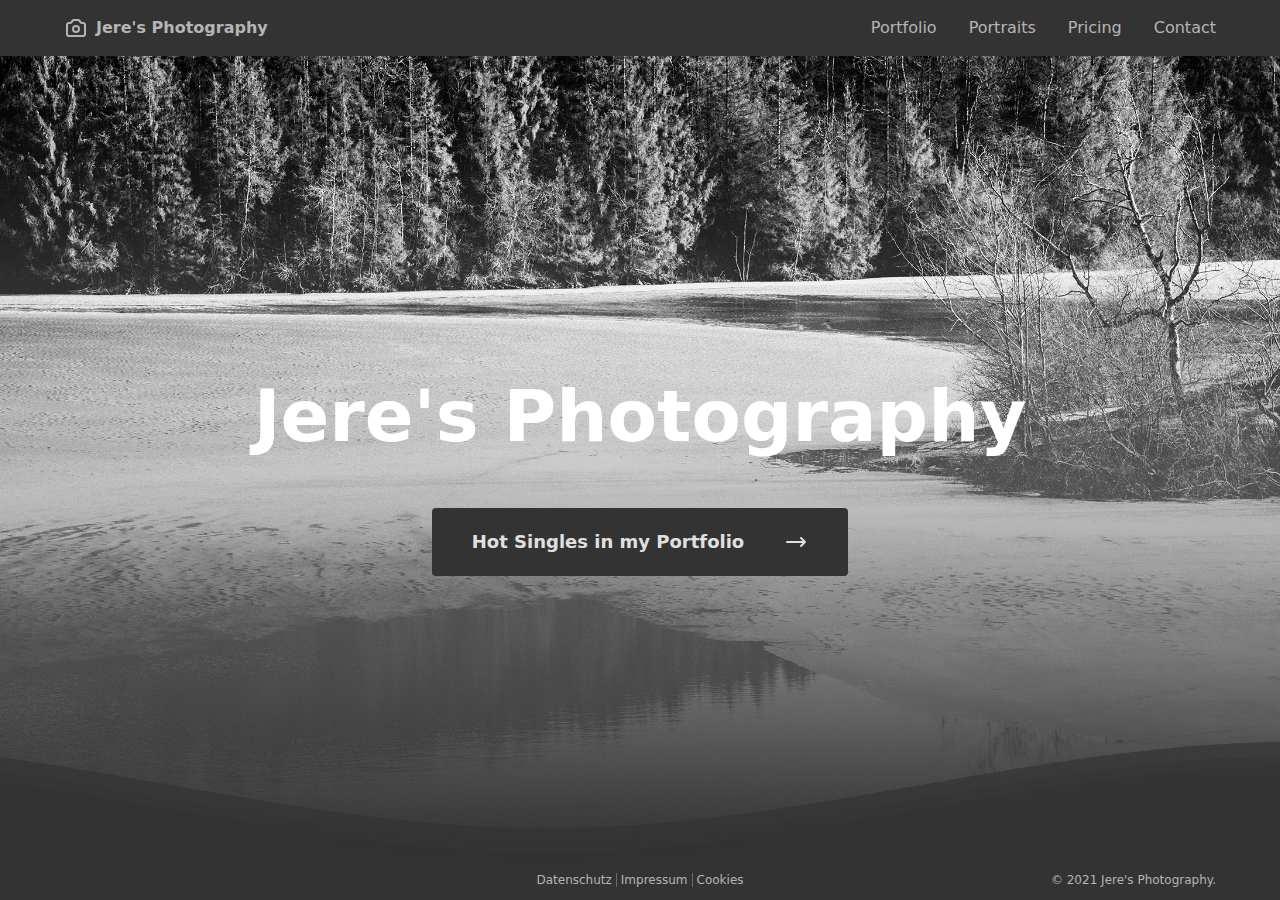
==== index.html @ ae3328b0 "first" ====
<html lang="en">

<head>
  <!-- Required meta tags / Let browser know website is optimized for mobile-->
  <meta charset="UTF-8">
  <meta http-equiv="X-UA-Compatible" content="IE=edge">
  <meta name="viewport" content="width=device-width, initial-scale=1.0">
  <title>Jere's Photography</title>
  <!-- resources -->
  <link rel="stylesheet" href="https://pro.fontawesome.com/releases/v5.10.0/css/all.css"
    integrity="sha384-AYmEC3Yw5cVb3ZcuHtOA93w35dYTsvhLPVnYs9eStHfGJvOvKxVfELGroGkvsg+p" crossorigin="anonymous" />
  <script type="module" crossorigin src="/assets/main.fbeab92e.js"></script>
  <link rel="modulepreload" href="/assets/hamburger.0f3e8984.js">
  <link rel="stylesheet" href="/assets/hamburger.51cdb56d.css">
</head>


<!--hero landing page-->

<body>
  <!--Navbar-->
  <nav id="nav" class="navbar bg-brand-dark">
    <div class="max-w-sm md:max-w-xl  lg:max-w-4xl xl:max-w-6xl mx-auto text-brand-mid">
      <div class="flex justify-between h-14">
        <!--logo-->
        <div class="z-10 flex items-center">
          <a href="/" class="flex space-x-2 hover:text-brand-light  transition ease-in duration-150">
            <svg class="h-6 w-6 text-color accentcolor" xmlns="http://www.w3.org/2000/svg" fill="none"
              viewBox="0 0 24 24" stroke="currentColor">
              <path strokeLinecap="round" strokeLinejoin="round" stroke-Width="2"
                d="M3 9a2 2 0 012-2h.93a2 2 0 001.664-.89l.812-1.22A2 2 0 0110.07 4h3.86a2 2 0 011.664.89l.812 1.22A2 2 0 0018.07 7H19a2 2 0 012 2v9a2 2 0 01-2 2H5a2 2 0 01-2-2V9z" />
              <path strokeLinecap="round" strokeLinejoin="round" stroke-Width="2"
                d="M15 13a3 3 0 11-6 0 3 3 0 016 0z" />
            </svg>
            <span class="font-bold">Jere's Photography</span>
          </a>
        </div>
        <!--primarynav-->
        <div class="hidden md:flex items-center space-x-8">
          <div class="flex  hover:text-brand-light transition ease-in duration-150"><a
              href="../html/Portfolio.html">Portfolio</a>
          </div>
          <div class="flex  hover:text-brand-light transition ease-in duration-150"><a
              href="../html/Portraits.html">Portraits</a></div>
          <div class="flex hover:text-brand-light transition ease-in duration-150"><a
              href="../html/Pricing.html">Pricing</a></div>
          <div class="flex hover:text-brand-light transition ease-in duration-150">
            <a href="../html/Contact.html">Contact</a>
          </div>
        </div>
        <!-- mobile hamburger button-->
        <div onclick="toggleBurger()" class="flex items-center md:hidden">
          <div id="hamburger" class="burger burger-arrow burger-up" style="font-size:8px">
            <div class="burger-lines"></div>
          </div>
        </div>
      </div>
    </div>
  </nav>
  <!-- Mobile Menu Fullscreen Overlay  -->
  <div id="overlayNav" style="height:0vh" class="overlay md:hidden">

    <div class="overlay-content ">
      <div
        class="block py-4 px-4 text-2xl font-bold  text-brand-mid hover:text-brand-light  transition ease-in duration-150">
        <a href="../html/Portfolio.html">Portfolio</a>
      </div>
      <div
        class="block py-4 px-4 text-2xl font-bold   text-brand-mid hover:text-brand-light  transition ease-in duration-150">
        <a href="../html/Portraits.html">Portraits</a>
      </div>
      <div
        class="block py-4 px-4 text-2xl font-bold   text-brand-mid hover:text-brand-light  transition ease-in duration-150">
        <a href="../html/Pricing.html">Pricing</a>
      </div>
      <div
        class="block py-4 px-4 text-2xl font-bold text-brand-mid hover:text-brand-light transition ease-in duration-150">
        <a href="../html/Contact.html">Contact</a>
      </div>
    </div>
  </div>




  <!--Main Section / Hero Content -->
  <section class="hero">
    <div class="hero-content">
      <h1 class="text-4xl sm:text-5xl md:text-6xl lg:text-7xl text-white font-bold">
        Jere's Photography
      </h1>
      <a href="html/Portfolio.html">
        <button
          class="text-sm md:text-lg transition duration-150 transform hover:scale-125 ease-in-out bg-brand-dark hover:bg-brand-accent2 hover:text-brand-dark text-brand-light font-semibold py-5 px-10 rounded inline-flex items-center mt-14 space-x-10">
          <span>Hot Singles in my Portfolio</span>
          <svg xmlns="http://www.w3.org/2000/svg" class="h-6 w-6 animate-pulse" fill="none" viewBox="0 0 24 24"
            stroke="currentColor">
            <path stroke-linecap="round" stroke-linejoin="round" stroke-width="2" d="M17 8l4 4m0 0l-4 4m4-4H3" />
          </svg>
        </button>
      </a>
    </div>
  </section>

  <!--Footer-->
  <div class="footer fixed">
    <!--Waves-->
    <svg class="waves" xmlns="http://www.w3.org/2000/svg" xmlns:xlink="http://www.w3.org/1999/xlink"
      viewBox="0 24 150 28" preserveAspectRatio="none" shape-rendering="auto">
      <defs>
        <path id="gentle-wave" d="M-160 44c30 0 58-18 88-18s 58 18 88 18 58-18 88-18 58 18 88 18 v44h-352z" />
      </defs>
      <g class="parallax">
        <use xlink:href="#gentle-wave" x="48" y="0" fill="rgba(51,51,51,0.7" />
        <use xlink:href="#gentle-wave" x="48" y="3" fill="rgba(51,51,51,0.5)" />
        <use xlink:href="#gentle-wave" x="48" y="5" fill="rgba(51,51,51,0.3)" />
        <use xlink:href="#gentle-wave" x="48" y="7" fill="#333333" />
      </g>
    </svg>
    <!--Footer Text-->
    <footer id="footerbar" class="bg-brand-dark">
      <div class="sm:max-w-lg md:max-w-xl  lg:max-w-4xl xl:max-w-6xl mx-auto text-brand-mid">
        <div class="block md:flex items-center py-3" style="font-size: 0.5rem;">
          <div class="text-center text-base flex-1 space-x-2 md:text-left">
            <a href="#"><i
                class="align-middle fab fa-facebook-square hover:text-brand-light  transition ease-in duration-150"></i></a>
            <a href="#" target="_blank"><i
                class="align-middle  fab fa-instagram hover:text-brand-light transition ease-in duration-150"></i></a>
            <a href="#"><i
                class="fab fa-pinterest-square align-middle hover:text-brand-light transition ease-in duration-150"></i></a>
          </div>
          <div class="py-2 md:py-0 flex-1 text-center text-xs">
            <a class="hover:text-brand-light hover:underline pr-1 border-r border-brand-almostdark transition ease-in duration-150"
              href="#">Datenschutz</a><a
              class="hover:text-brand-light hover:underline pr-1 border-r border-brand-almostdark pl-1 transition ease-in duration-150"
              href="#">Impressum</a><a
              class="hover:text-brand-light hover:underline pl-1 transition ease-in duration-150" href="#">Cookies</a>
          </div>
          <div class="text-center flex-1 md:text-right text-xs">
            <p>© 2021 Jere's Photography.</p>
          </div>
        </div>
      </div>
    </footer>
  </div>

  <!--Hamburger Menu-->
  <script src="./js/menu.js"></script>
</body>

</html>
---- assets/hamburger.51cdb56d.css ----
*,:before,:after{box-sizing:border-box}html{-moz-tab-size:4;-o-tab-size:4;tab-size:4}html{line-height:1.15;-webkit-text-size-adjust:100%}body{margin:0}body{font-family:system-ui,-apple-system,"Segoe UI",Roboto,Helvetica,Arial,sans-serif,"Apple Color Emoji","Segoe UI Emoji"}hr{height:0;color:inherit}abbr[title]{-webkit-text-decoration:underline dotted;text-decoration:underline dotted}b,strong{font-weight:bolder}code,kbd,samp,pre{font-family:ui-monospace,SFMono-Regular,Consolas,"Liberation Mono",Menlo,monospace;font-size:1em}small{font-size:80%}sub,sup{font-size:75%;line-height:0;position:relative;vertical-align:baseline}sub{bottom:-.25em}sup{top:-.5em}table{text-indent:0;border-color:inherit}button,input,optgroup,select,textarea{font-family:inherit;font-size:100%;line-height:1.15;margin:0}button,select{text-transform:none}button,[type=button]{-webkit-appearance:button}legend{padding:0}progress{vertical-align:baseline}summary{display:list-item}blockquote,dl,dd,h1,h2,h3,h4,h5,h6,hr,figure,p,pre{margin:0}button{background-color:transparent;background-image:none}fieldset{margin:0;padding:0}ol,ul{list-style:none;margin:0;padding:0}html{font-family:ui-sans-serif,system-ui,-apple-system,BlinkMacSystemFont,"Segoe UI",Roboto,"Helvetica Neue",Arial,"Noto Sans",sans-serif,"Apple Color Emoji","Segoe UI Emoji","Segoe UI Symbol","Noto Color Emoji";line-height:1.5}body{font-family:inherit;line-height:inherit}*,:before,:after{box-sizing:border-box;border-width:0;border-style:solid;border-color:currentColor}hr{border-top-width:1px}img{border-style:solid}textarea{resize:vertical}input::-moz-placeholder,textarea::-moz-placeholder{opacity:1;color:#9ca3af}input:-ms-input-placeholder,textarea:-ms-input-placeholder{opacity:1;color:#9ca3af}input::placeholder,textarea::placeholder{opacity:1;color:#9ca3af}button{cursor:pointer}table{border-collapse:collapse}h1,h2,h3,h4,h5,h6{font-size:inherit;font-weight:inherit}a{color:inherit;text-decoration:inherit}button,input,optgroup,select,textarea{padding:0;line-height:inherit;color:inherit}pre,code,kbd,samp{font-family:ui-monospace,SFMono-Regular,Menlo,Monaco,Consolas,"Liberation Mono","Courier New",monospace}img,svg,video,canvas,audio,iframe,embed,object{display:block;vertical-align:middle}img,video{max-width:100%;height:auto}[hidden]{display:none}*,:before,:after{--tw-border-opacity: 1;border-color:rgba(229,231,235,var(--tw-border-opacity))}.container{width:100%}@media (min-width: 640px){.container{max-width:640px}}@media (min-width: 768px){.container{max-width:768px}}@media (min-width: 1024px){.container{max-width:1024px}}@media (min-width: 1280px){.container{max-width:1280px}}@media (min-width: 1536px){.container{max-width:1536px}}.fixed{position:fixed}.relative{position:relative}.inset-0{top:0px;right:0px;bottom:0px;left:0px}.z-10{z-index:10}.-m-2{margin:-.5rem}.-m-4{margin:-1rem}.mx-4{margin-left:1rem;margin-right:1rem}.mx-auto{margin-left:auto;margin-right:auto}.-mx-4{margin-left:-1rem;margin-right:-1rem}.my-10{margin-top:2.5rem;margin-bottom:2.5rem}.mt-10{margin-top:2.5rem}.mt-14{margin-top:3.5rem}.mt-auto{margin-top:auto}.mr-2{margin-right:.5rem}.mb-1{margin-bottom:.25rem}.mb-2{margin-bottom:.5rem}.mb-4{margin-bottom:1rem}.mb-6{margin-bottom:1.5rem}.mb-12{margin-bottom:3rem}.mb-auto{margin-bottom:auto}.ml-auto{margin-left:auto}.block{display:block}.flex{display:flex}.inline-flex{display:inline-flex}.table{display:table}.hidden{display:none}.h-3{height:.75rem}.h-4{height:1rem}.h-6{height:1.5rem}.h-14{height:3.5rem}.h-32{height:8rem}.h-4\/6{height:66.666667%}.h-full{height:100%}.w-3{width:.75rem}.w-4{width:1rem}.w-6{width:1.5rem}.w-1\/2{width:50%}.w-full{width:100%}.max-w-sm{max-width:24rem}.flex-1{flex:1 1 0%}.flex-shrink-0{flex-shrink:0}.flex-grow{flex-grow:1}.transform{--tw-translate-x: 0;--tw-translate-y: 0;--tw-rotate: 0;--tw-skew-x: 0;--tw-skew-y: 0;--tw-scale-x: 1;--tw-scale-y: 1;transform:translate(var(--tw-translate-x)) translateY(var(--tw-translate-y)) rotate(var(--tw-rotate)) skew(var(--tw-skew-x)) skewY(var(--tw-skew-y)) scaleX(var(--tw-scale-x)) scaleY(var(--tw-scale-y))}.hover\:scale-125:hover{--tw-scale-x: 1.25;--tw-scale-y: 1.25}@-webkit-keyframes spin{to{transform:rotate(360deg)}}@keyframes spin{to{transform:rotate(360deg)}}@-webkit-keyframes ping{75%,to{transform:scale(2);opacity:0}}@keyframes ping{75%,to{transform:scale(2);opacity:0}}@-webkit-keyframes pulse{50%{opacity:.5}}@keyframes pulse{50%{opacity:.5}}@-webkit-keyframes bounce{0%,to{transform:translateY(-25%);-webkit-animation-timing-function:cubic-bezier(.8,0,1,1);animation-timing-function:cubic-bezier(.8,0,1,1)}50%{transform:none;-webkit-animation-timing-function:cubic-bezier(0,0,.2,1);animation-timing-function:cubic-bezier(0,0,.2,1)}}@keyframes bounce{0%,to{transform:translateY(-25%);-webkit-animation-timing-function:cubic-bezier(.8,0,1,1);animation-timing-function:cubic-bezier(.8,0,1,1)}50%{transform:none;-webkit-animation-timing-function:cubic-bezier(0,0,.2,1);animation-timing-function:cubic-bezier(0,0,.2,1)}}.animate-pulse{-webkit-animation:pulse 2s cubic-bezier(.4,0,.6,1) infinite;animation:pulse 2s cubic-bezier(.4,0,.6,1) infinite}.cursor-pointer{cursor:pointer}.resize-none{resize:none}.flex-col{flex-direction:column}.flex-wrap{flex-wrap:wrap}.items-start{align-items:flex-start}.items-center{align-items:center}.justify-center{justify-content:center}.justify-between{justify-content:space-between}.space-x-2>:not([hidden])~:not([hidden]){--tw-space-x-reverse: 0;margin-right:calc(.5rem * var(--tw-space-x-reverse));margin-left:calc(.5rem * calc(1 - var(--tw-space-x-reverse)))}.space-x-8>:not([hidden])~:not([hidden]){--tw-space-x-reverse: 0;margin-right:calc(2rem * var(--tw-space-x-reverse));margin-left:calc(2rem * calc(1 - var(--tw-space-x-reverse)))}.space-x-10>:not([hidden])~:not([hidden]){--tw-space-x-reverse: 0;margin-right:calc(2.5rem * var(--tw-space-x-reverse));margin-left:calc(2.5rem * calc(1 - var(--tw-space-x-reverse)))}.overflow-hidden{overflow:hidden}.rounded{border-radius:.25rem}.rounded-lg{border-radius:.5rem}.rounded-full{border-radius:9999px}.border-0{border-width:0px}.border-2{border-width:2px}.border{border-width:1px}.border-r{border-right-width:1px}.border-b{border-bottom-width:1px}.border-gray-200{--tw-border-opacity: 1;border-color:rgba(229,231,235,var(--tw-border-opacity))}.border-gray-300{--tw-border-opacity: 1;border-color:rgba(209,213,219,var(--tw-border-opacity))}.border-brand-almostdark{--tw-border-opacity: 1;border-color:rgba(105,105,105,var(--tw-border-opacity))}.focus\:border-brand-accent2:focus{--tw-border-opacity: 1;border-color:rgba(255,184,51,var(--tw-border-opacity))}.bg-gray-100{--tw-bg-opacity: 1;background-color:rgba(243,244,246,var(--tw-bg-opacity))}.bg-gray-300{--tw-bg-opacity: 1;background-color:rgba(209,213,219,var(--tw-bg-opacity))}.bg-gray-400{--tw-bg-opacity: 1;background-color:rgba(156,163,175,var(--tw-bg-opacity))}.bg-brand-light{--tw-bg-opacity: 1;background-color:rgba(224,224,224,var(--tw-bg-opacity))}.bg-brand-almostdark{--tw-bg-opacity: 1;background-color:rgba(105,105,105,var(--tw-bg-opacity))}.bg-brand-dark{--tw-bg-opacity: 1;background-color:rgba(51,51,51,var(--tw-bg-opacity))}.hover\:bg-brand-accent2:hover{--tw-bg-opacity: 1;background-color:rgba(255,184,51,var(--tw-bg-opacity))}.focus\:bg-white:focus{--tw-bg-opacity: 1;background-color:rgba(255,255,255,var(--tw-bg-opacity))}.bg-opacity-50{--tw-bg-opacity: .5}.object-cover{-o-object-fit:cover;object-fit:cover}.object-center{-o-object-position:center;object-position:center}.p-2{padding:.5rem}.p-4{padding:1rem}.p-6{padding:1.5rem}.px-3{padding-left:.75rem;padding-right:.75rem}.px-4{padding-left:1rem;padding-right:1rem}.px-5{padding-left:1.25rem;padding-right:1.25rem}.px-8{padding-left:2rem;padding-right:2rem}.px-10{padding-left:2.5rem;padding-right:2.5rem}.py-1{padding-top:.25rem;padding-bottom:.25rem}.py-2{padding-top:.5rem;padding-bottom:.5rem}.py-3{padding-top:.75rem;padding-bottom:.75rem}.py-4{padding-top:1rem;padding-bottom:1rem}.py-5{padding-top:1.25rem;padding-bottom:1.25rem}.py-14{padding-top:3.5rem;padding-bottom:3.5rem}.py-24{padding-top:6rem;padding-bottom:6rem}.pt-7{padding-top:1.75rem}.pr-1{padding-right:.25rem}.pb-4{padding-bottom:1rem}.pb-14{padding-bottom:3.5rem}.pb-24{padding-bottom:6rem}.pl-1{padding-left:.25rem}.text-center{text-align:center}.align-middle{vertical-align:middle}.text-xs{font-size:.75rem;line-height:1rem}.text-sm{font-size:.875rem;line-height:1.25rem}.text-base{font-size:1rem;line-height:1.5rem}.text-lg{font-size:1.125rem;line-height:1.75rem}.text-xl{font-size:1.25rem;line-height:1.75rem}.text-2xl{font-size:1.5rem;line-height:2rem}.text-4xl{font-size:2.25rem;line-height:2.5rem}.text-5xl{font-size:3rem;line-height:1}.font-medium{font-weight:500}.font-semibold{font-weight:600}.font-bold{font-weight:700}.leading-6{line-height:1.5rem}.leading-7{line-height:1.75rem}.leading-8{line-height:2rem}.leading-none{line-height:1}.leading-relaxed{line-height:1.625}.tracking-widest{letter-spacing:.1em}.text-white{--tw-text-opacity: 1;color:rgba(255,255,255,var(--tw-text-opacity))}.text-gray-600{--tw-text-opacity: 1;color:rgba(75,85,99,var(--tw-text-opacity))}.text-gray-700{--tw-text-opacity: 1;color:rgba(55,65,81,var(--tw-text-opacity))}.text-gray-900{--tw-text-opacity: 1;color:rgba(17,24,39,var(--tw-text-opacity))}.text-brand-light{--tw-text-opacity: 1;color:rgba(224,224,224,var(--tw-text-opacity))}.text-brand-mid{--tw-text-opacity: 1;color:rgba(181,181,181,var(--tw-text-opacity))}.text-brand-almostdark{--tw-text-opacity: 1;color:rgba(105,105,105,var(--tw-text-opacity))}.text-brand-dark{--tw-text-opacity: 1;color:rgba(51,51,51,var(--tw-text-opacity))}.hover\:text-brand-light:hover{--tw-text-opacity: 1;color:rgba(224,224,224,var(--tw-text-opacity))}.hover\:text-brand-dark:hover{--tw-text-opacity: 1;color:rgba(51,51,51,var(--tw-text-opacity))}.hover\:underline:hover{text-decoration:underline}*,:before,:after{--tw-shadow: 0 0 #0000}.outline-none{outline:2px solid transparent;outline-offset:2px}.focus\:outline-none:focus{outline:2px solid transparent;outline-offset:2px}*,:before,:after{--tw-ring-inset: var(--tw-empty, );--tw-ring-offset-width: 0px;--tw-ring-offset-color: #fff;--tw-ring-color: rgba(59, 130, 246, .5);--tw-ring-offset-shadow: 0 0 #0000;--tw-ring-shadow: 0 0 #0000}.focus\:ring-2:focus{--tw-ring-offset-shadow: var(--tw-ring-inset) 0 0 0 var(--tw-ring-offset-width) var(--tw-ring-offset-color);--tw-ring-shadow: var(--tw-ring-inset) 0 0 0 calc(2px + var(--tw-ring-offset-width)) var(--tw-ring-color);box-shadow:var(--tw-ring-offset-shadow),var(--tw-ring-shadow),var(--tw-shadow, 0 0 #0000)}.focus\:ring-brand-accent2:focus{--tw-ring-opacity: 1;--tw-ring-color: rgba(255, 184, 51, var(--tw-ring-opacity))}.filter{--tw-blur: var(--tw-empty, );--tw-brightness: var(--tw-empty, );--tw-contrast: var(--tw-empty, );--tw-grayscale: var(--tw-empty, );--tw-hue-rotate: var(--tw-empty, );--tw-invert: var(--tw-empty, );--tw-saturate: var(--tw-empty, );--tw-sepia: var(--tw-empty, );--tw-drop-shadow: var(--tw-empty, );filter:var(--tw-blur) var(--tw-brightness) var(--tw-contrast) var(--tw-grayscale) var(--tw-hue-rotate) var(--tw-invert) var(--tw-saturate) var(--tw-sepia) var(--tw-drop-shadow)}.grayscale{--tw-grayscale: grayscale(100%)}.transition{transition-property:background-color,border-color,color,fill,stroke,opacity,box-shadow,transform,filter,-webkit-backdrop-filter;transition-property:background-color,border-color,color,fill,stroke,opacity,box-shadow,transform,filter,backdrop-filter;transition-property:background-color,border-color,color,fill,stroke,opacity,box-shadow,transform,filter,backdrop-filter,-webkit-backdrop-filter;transition-timing-function:cubic-bezier(.4,0,.2,1);transition-duration:.15s}.transition-colors{transition-property:background-color,border-color,color,fill,stroke;transition-timing-function:cubic-bezier(.4,0,.2,1);transition-duration:.15s}.duration-150{transition-duration:.15s}.duration-200{transition-duration:.2s}.ease-in{transition-timing-function:cubic-bezier(.4,0,1,1)}.ease-in-out{transition-timing-function:cubic-bezier(.4,0,.2,1)}.masonry-mobile{-moz-column-count:1;column-count:1;-moz-column-gap:.5rem;column-gap:.5rem}.break-inside{-moz-column-break-inside:avoid;break-inside:avoid}@media (min-width: 640px){.sm\:mt-0{margin-top:0}.sm\:max-w-lg{max-width:32rem}.sm\:flex-row{flex-direction:row}.sm\:items-center{align-items:center}.sm\:p-4{padding:1rem}.sm\:pr-10{padding-right:2.5rem}.sm\:pr-16{padding-right:4rem}.sm\:text-5xl{font-size:3rem;line-height:1}}@media (min-width: 768px){.md\:mx-6{margin-left:1.5rem;margin-right:1.5rem}.md\:my-14{margin-top:3.5rem;margin-bottom:3.5rem}.md\:mt-14{margin-top:3.5rem}.md\:flex{display:flex}.md\:hidden{display:none}.md\:w-1\/2{width:50%}.md\:w-2\/3{width:66.666667%}.md\:max-w-xl{max-width:36rem}.md\:py-0{padding-top:0;padding-bottom:0}.md\:pt-0{padding-top:0}.md\:text-left{text-align:left}.md\:text-right{text-align:right}.md\:text-lg{font-size:1.125rem;line-height:1.75rem}.md\:text-5xl{font-size:3rem;line-height:1}.md\:text-6xl{font-size:3.75rem;line-height:1}.md\:masonry-mid{-moz-column-count:2;column-count:2;-moz-column-gap:1rem;column-gap:1rem}}@media (min-width: 1024px){.lg\:w-1\/2{width:50%}.lg\:w-2\/3{width:66.666667%}.lg\:max-w-4xl{max-width:56rem}.lg\:pt-0{padding-top:0}.lg\:pt-7{padding-top:1.75rem}.lg\:text-6xl{font-size:3.75rem;line-height:1}.lg\:text-7xl{font-size:4.5rem;line-height:1}.lg\:masonry{-moz-column-count:3;column-count:3;-moz-column-gap:1.5rem;column-gap:1.5rem}}@media (min-width: 1280px){.xl\:w-1\/3{width:33.333333%}.xl\:max-w-6xl{max-width:72rem}}:root{font-size:16px}::-webkit-scrollbar{width:.5rem;background:#333333}::-webkit-scrollbar-thumb{border-radius:10px;background:#818181}::-webkit-scrollbar-thumb:hover{background:#B5B5B5}body{margin:0;padding:0;background-color:#f3f3f3}.hero{position:relative;width:100vw;height:calc(100vh - 3.5rem);display:flex;justify-content:center;align-items:center}.hero:before{content:"";position:absolute;top:0;left:0;width:100%;height:100%;background:url(/assets/bg_head.176915bb.jpg);background-repeat:no-repeat;background-size:cover;background-position:center center;filter:brightness(100%)}.hero-content{z-index:2;position:absolute;color:#fff;text-align:center}.footer{bottom:0;width:100vw}.waves{position:relative;width:100%;height:15vh;margin-bottom:-7px;min-height:100px;max-height:150px}.parallax>use{-webkit-animation:move-forever 25s cubic-bezier(.55,.5,.45,.5) infinite;animation:move-forever 25s cubic-bezier(.55,.5,.45,.5) infinite}.parallax>use:nth-child(1){-webkit-animation-delay:-2s;animation-delay:-2s;-webkit-animation-duration:7s;animation-duration:7s}.parallax>use:nth-child(2){-webkit-animation-delay:-3s;animation-delay:-3s;-webkit-animation-duration:10s;animation-duration:10s}.parallax>use:nth-child(3){-webkit-animation-delay:-4s;animation-delay:-4s;-webkit-animation-duration:13s;animation-duration:13s}.parallax>use:nth-child(4){-webkit-animation-delay:-5s;animation-delay:-5s;-webkit-animation-duration:20s;animation-duration:20s}@-webkit-keyframes move-forever{0%{transform:translate(-90px)}to{transform:translate(85px)}}@keyframes move-forever{0%{transform:translate(-90px)}to{transform:translate(85px)}}@media (max-width: 768px){.waves{height:15vh;min-height:100px}.content{height:20vh}h1{font-size:24px}}#hamburger{z-index:10}.overlay{height:0vh;width:100%;position:fixed;z-index:5;left:0;top:0;background-color:#333333e6;overflow-x:hidden;transition:.5s;overflow:hidden}.overlay-content{position:relative;top:25%;width:100%;text-align:center;margin-top:30px}.overlay a{padding:8px;font-size:36px;font-style:thin}.burger{height:3em;width:3em;position:relative;font-size:12px;cursor:pointer;transition:.2s all;-webkit-tap-highlight-color:transparent}.burger:after{content:"";display:block;position:absolute;height:150%;width:150%;top:-25%;left:-25%}.burger .burger-lines{top:50%;margin-top:-.125em}.burger .burger-lines,.burger .burger-lines:after,.burger .burger-lines:before{pointer-events:none;display:block;content:"";width:100%;border-radius:.25em;background-color:#fff;height:.25em;position:absolute;transform:rotate(0)}.burger .burger-lines:after{left:0;top:-1em}.burger .burger-lines:before{left:1em;top:1em}.burger.burger-arrow .burger-lines,.burger.burger-arrow .burger-lines:after,.burger.burger-arrow .burger-lines:before{transition:.2s top,.2s left,.2s transform,.4s background-color .2s}.burger.burger-arrow .burger-lines:after,.burger.burger-arrow .burger-lines:before{width:2em}.burger.burger-arrow.open.burger-down{transform:rotate(-90deg)}.burger.burger-arrow.open.burger-up{transform:rotate(90deg)}.burger.burger-arrow.burger-right{transform:rotateY(180deg)}.burger.burger-arrow.burger-right .burger-lines:after{left:1em;top:-1em}.burger.burger-arrow.burger-right .burger-lines:before{left:0em;top:1em}.burger.burger-arrow.open .burger-lines,.burger.burger-arrow.open .burger-lines:after,.burger.burger-arrow.open .burger-lines:before{transition:.2s background-color,.2s top,.2s left,.2s transform}.burger.burger-arrow.open .burger-lines{background-color:#b5b5b5b3}.burger.burger-arrow.open .burger-lines:before,.burger.burger-arrow.open .burger-lines:after{left:-.3em;top:0px}.burger.burger-arrow.open .burger-lines:before{top:-.62em;transform:rotate(-45deg)}.burger.burger-arrow.open .burger-lines:after{top:.62em;transform:rotate(45deg)}.burger .burger-lines,.burger .burger-lines:after,.burger .burger-lines:before{background-color:#b5b5b5}
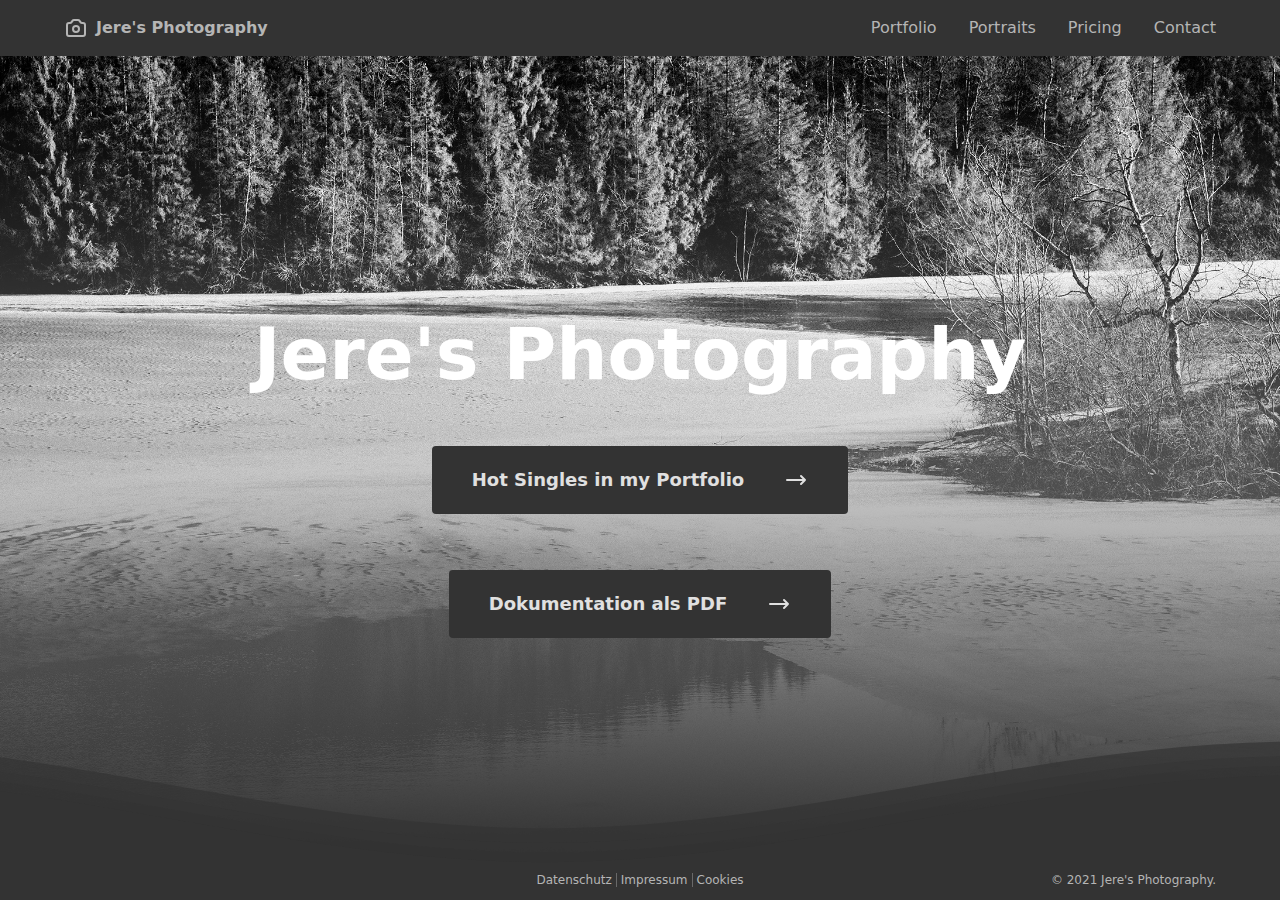
==== commit 20753ec6: "Doku und Verlinkung" ====
--- a/index.html
+++ b/index.html
@@ -23,7 +23,7 @@
     <div class="max-w-sm md:max-w-xl  lg:max-w-4xl xl:max-w-6xl mx-auto text-brand-mid">
       <div class="flex justify-between h-14">
         <!--logo-->
-        <div class="z-10 flex items-center">
+        <div class=" flex items-center">
           <a href="/" class="flex space-x-2 hover:text-brand-light  transition ease-in duration-150">
             <svg class="h-6 w-6 text-color accentcolor" xmlns="http://www.w3.org/2000/svg" fill="none"
               viewBox="0 0 24 24" stroke="currentColor">
@@ -89,10 +89,23 @@
       <h1 class="text-4xl sm:text-5xl md:text-6xl lg:text-7xl text-white font-bold">
         Jere's Photography
       </h1>
-      <a href="html/Portfolio.html">
+      <div>
+        <a href="html/Portfolio.html">
+          <button
+            class="text-sm md:text-lg transition duration-150 transform hover:scale-125 ease-in-out bg-brand-dark hover:bg-brand-accent2 hover:text-brand-dark text-brand-light font-semibold py-5 px-10 rounded inline-flex items-center mt-14 space-x-10">
+            <span>Hot Singles in my Portfolio</span>
+            <svg xmlns="http://www.w3.org/2000/svg" class="h-6 w-6 animate-pulse" fill="none" viewBox="0 0 24 24"
+              stroke="currentColor">
+              <path stroke-linecap="round" stroke-linejoin="round" stroke-width="2" d="M17 8l4 4m0 0l-4 4m4-4H3" />
+            </svg>
+          </button>
+        </a>
+      </div>
+      <div>
+      <a href="doku.pdf" target="_blank">
         <button
           class="text-sm md:text-lg transition duration-150 transform hover:scale-125 ease-in-out bg-brand-dark hover:bg-brand-accent2 hover:text-brand-dark text-brand-light font-semibold py-5 px-10 rounded inline-flex items-center mt-14 space-x-10">
-          <span>Hot Singles in my Portfolio</span>
+          <span>Dokumentation als PDF</span>
           <svg xmlns="http://www.w3.org/2000/svg" class="h-6 w-6 animate-pulse" fill="none" viewBox="0 0 24 24"
             stroke="currentColor">
             <path stroke-linecap="round" stroke-linejoin="round" stroke-width="2" d="M17 8l4 4m0 0l-4 4m4-4H3" />
@@ -100,10 +113,11 @@
         </button>
       </a>
     </div>
+    </div>
   </section>
 
   <!--Footer-->
-  <div class="footer fixed">
+  <div class="footer fixed z-10">
     <!--Waves-->
     <svg class="waves" xmlns="http://www.w3.org/2000/svg" xmlns:xlink="http://www.w3.org/1999/xlink"
       viewBox="0 24 150 28" preserveAspectRatio="none" shape-rendering="auto">
@@ -124,7 +138,7 @@
           <div class="text-center text-base flex-1 space-x-2 md:text-left">
             <a href="#"><i
                 class="align-middle fab fa-facebook-square hover:text-brand-light  transition ease-in duration-150"></i></a>
-            <a href="#" target="_blank"><i
+            <a href="#"><i
                 class="align-middle  fab fa-instagram hover:text-brand-light transition ease-in duration-150"></i></a>
             <a href="#"><i
                 class="fab fa-pinterest-square align-middle hover:text-brand-light transition ease-in duration-150"></i></a>
